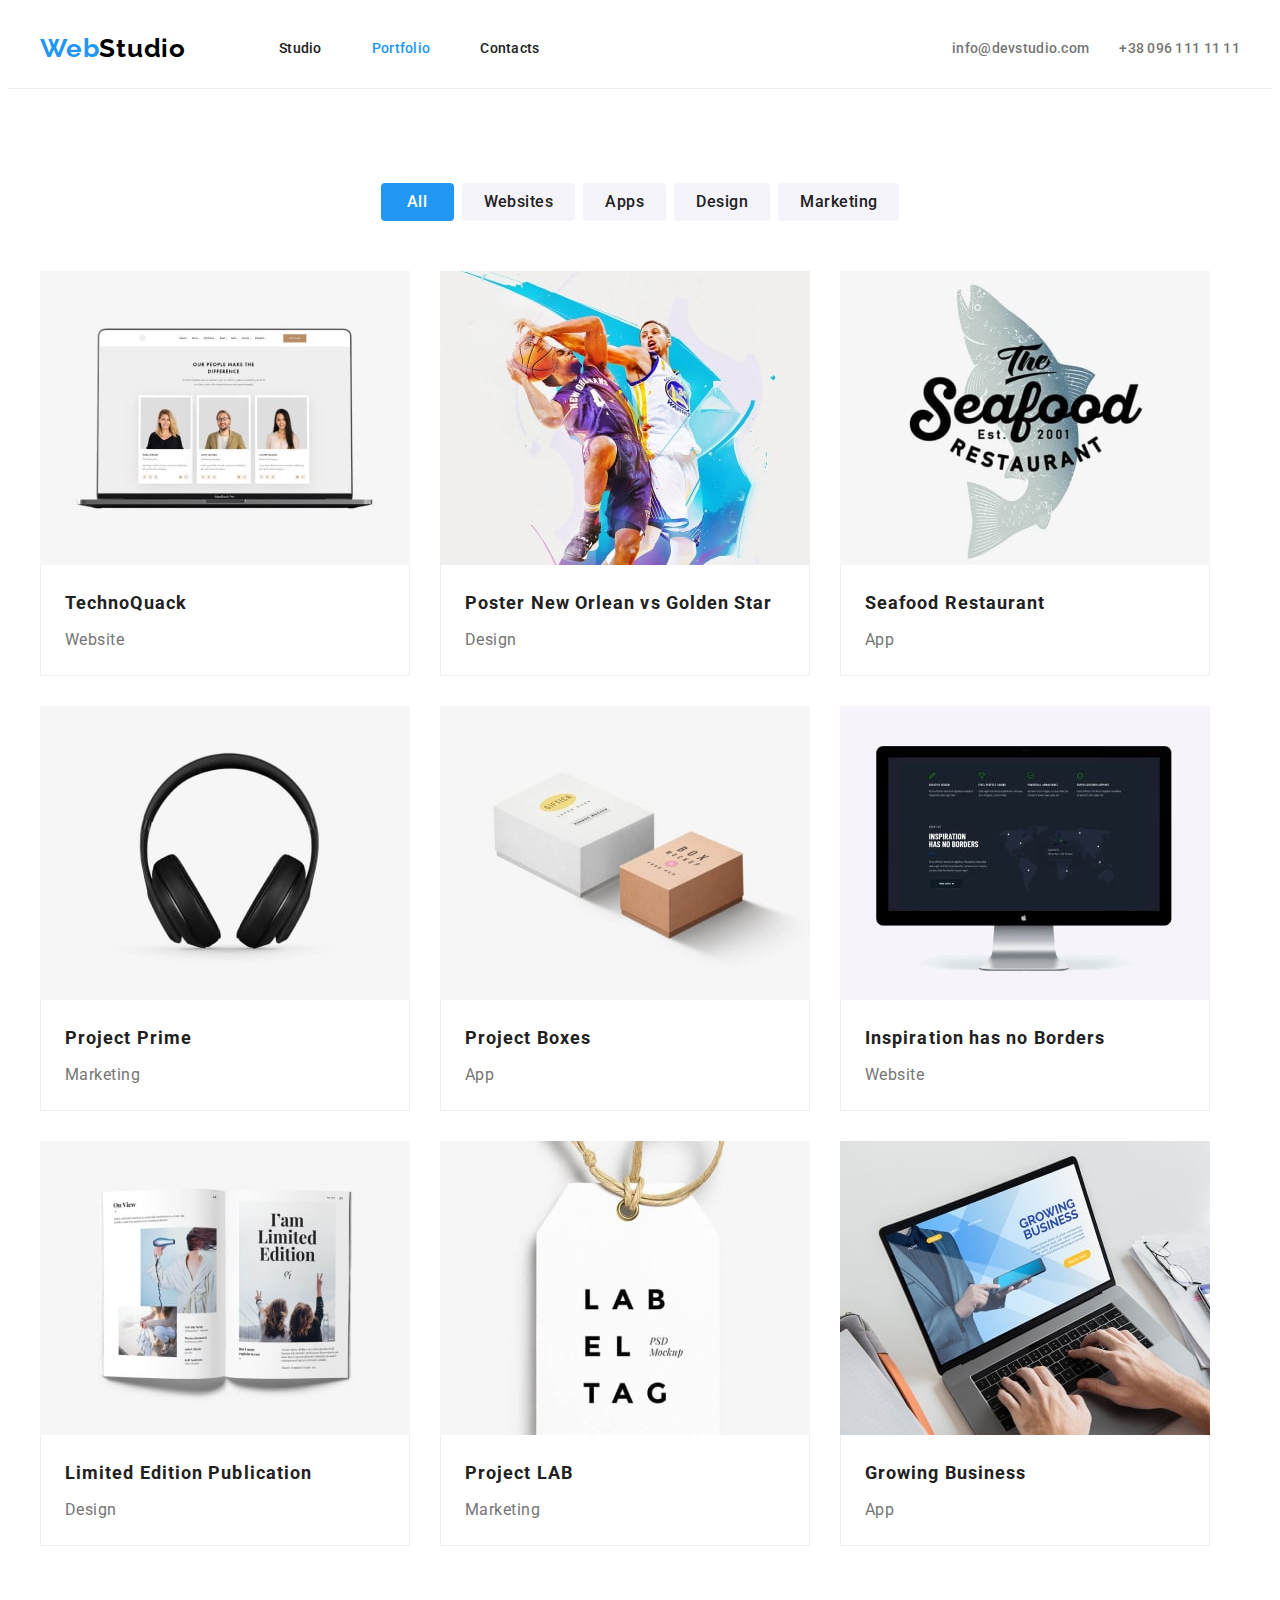
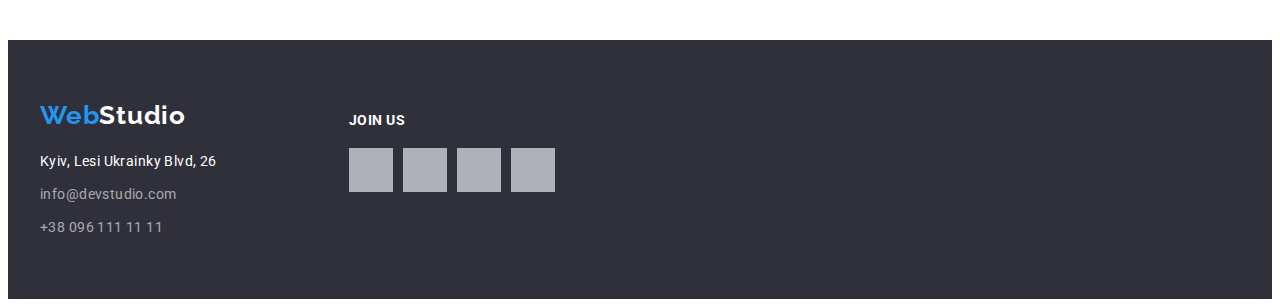
==== portfolio.html @ 92993bab "Initial commit" ====
<!DOCTYPE html>
<html lang="en">
  <head>
    <meta charset="UTF-8" />
    <meta name="viewport" content="width=device-width, initial-scale=1.0" />
    <title>WebStudio</title>
    <link rel="preconnect" href="https://fonts.googleapis.com" />
    <link rel="preconnect" href="https://fonts.gstatic.com" crossorigin />
    <link
      href="https://fonts.googleapis.com/css2?family=Raleway:wght@700&family=Roboto:wght@400;500;700;900&display=swap"
      rel="stylesheet"
    />
    <link
      rel="stylesheet"
      href="https://cdnjs.cloudflare.com/ajax/libs/modern-normalize/2.0.0/modern-normalize.min.css"
      integrity="sha512-4xo8blKMVCiXpTaLzQSLSw3KFOVPWhm/TRtuPVc4WG6kUgjH6J03IBuG7JZPkcWMxJ5huwaBpOpnwYElP/m6wg=="
      crossorigin="anonymous"
      referrerpolicy="no-referrer"
    />
    <link rel="stylesheet" href="./css/styles.css" />
  </head>
  <body>
    <!-- header -->
    <header class="header">
      <div class="container header-wrapper">
        <nav class="site-nav-wrapper">
          <a class="logo" href="./index.html" lang="en"
            ><span class="accent">Web</span>Studio</a
          >
          <ul class="site-nav">
            <li class="site-nav-item">
              <a href="./index.html" class="link">Studio</a>
            </li>
            <li class="site-nav-item">
              <a href="./portfolio.html" class="link current">Portfolio</a>
            </li>
            <li class="site-nav-item"><a href="" class="link">Contacts</a></li>
          </ul>
        </nav>

        <ul class="header-contacts-wrapper">
          <li>
            <a href="mailto:info@devstudio.com" class="link contacts"
              >info@devstudio.com</a
            >
          </li>
          <li>
            <a href="tel:+380961111111" class="link contacts"
              >+38 096 111 11 11</a
            >
          </li>
        </ul>
      </div>
    </header>

    <!-- main content -->
    <main>
      <section class="portfolio">
        <div class="container">
          <h1 class="visually-hidden">Portfolio</h1>
          <ul class="list button-list">
            <li>
              <button type="button" class="button portfolio-button accent">
                All
              </button>
            </li>
            <li>
              <button type="button" class="button portfolio-button">
                Websites
              </button>
            </li>
            <li>
              <button type="button" class="button portfolio-button">
                Apps
              </button>
            </li>
            <li>
              <button type="button" class="button portfolio-button">
                Design
              </button>
            </li>
            <li>
              <button type="button" class="button portfolio-button">
                Marketing
              </button>
            </li>
          </ul>
          <!-- portfolio cards -->
          <ul class="list cards-list">
            <li class="cards-item">
              <a class="link"
                ><img
                  class="carts-pic"
                  src="./images/portfolio-1.jpg"
                  alt="Website"
                  width="370"
                  height="294"
                />
                <div class="cards-content">
                  <h2 class="portfolio-title">TechnoQuack</h2>
                  <p class="portfolio-subtitle">Website</p>
                </div>
              </a>
            </li>
            <li class="cards-item">
              <a class="link"
                ><img
                  class="carts-pic"
                  src="./images/portfolio-2.jpg"
                  alt="Poster"
                  width="370"
                  height="294"
                />
                <div class="cards-content">
                  <h2 class="portfolio-title">
                    Poster New Orlean vs Golden Star
                  </h2>
                  <p class="portfolio-subtitle">Design</p>
                </div>
              </a>
            </li>
            <li class="cards-item">
              <a class="link" href=""
                ><img
                  class="carts-pic"
                  src="./images/portfolio-3.jpg"
                  alt="Restaurant"
                  width="370"
                  height="294"
                />
                <div class="cards-content">
                  <h2 class="portfolio-title">Seafood Restaurant</h2>
                  <p class="portfolio-subtitle">App</p>
                </div>
              </a>
            </li>
            <li class="cards-item">
              <a class="link" href=""
                ><img
                  class="carts-pic"
                  src="./images/portfolio-4.jpg"
                  alt="Headphones"
                  width="370"
                  height="294"
                />
                <div class="cards-content">
                  <h2 class="portfolio-title">Project Prime</h2>
                  <p class="portfolio-subtitle">Marketing</p>
                </div>
              </a>
            </li>
            <li class="cards-item">
              <a class="link" href=""
                ><img
                  class="carts-pic"
                  src="./images/portfolio-5.jpg"
                  alt="Boxes"
                  width="370"
                  height="294"
                />
                <div class="cards-content">
                  <h2 class="portfolio-title">Project Boxes</h2>
                  <p class="portfolio-subtitle">App</p>
                </div>
              </a>
            </li>
            <li class="cards-item">
              <a class="link" href=""
                ><img
                  class="carts-pic"
                  src="./images/portfolio-6.jpg"
                  alt="Website"
                  width="370"
                  height="294"
                />
                <div class="cards-content">
                  <h2 class="portfolio-title">Inspiration has no Borders</h2>
                  <p class="portfolio-subtitle">Website</p>
                </div>
              </a>
            </li>
            <li class="cards-item">
              <a class="link" href=""
                ><img
                  class="carts-pic"
                  src="./images/portfolio-7.jpg"
                  alt="Publication"
                  width="370"
                  height="294"
                />
                <div class="cards-content">
                  <h2 class="portfolio-title">Limited Edition Publication</h2>
                  <p class="portfolio-subtitle">Design</p>
                </div>
              </a>
            </li>
            <li class="cards-item">
              <a class="link" href=""
                ><img
                  class="carts-pic"
                  src="./images/portfolio-8.jpg"
                  alt="Label"
                  width="370"
                  height="294"
                />
                <div class="cards-content">
                  <h2 class="portfolio-title">Project LAB</h2>
                  <p class="portfolio-subtitle">Marketing</p>
                </div>
              </a>
            </li>
            <li class="cards-item">
              <a class="link" href=""
                ><img
                  class="carts-pic"
                  src="./images/portfolio-9.jpg"
                  alt="Business App"
                  width="370"
                  height="294"
                />
                <div class="cards-content">
                  <h2 class="portfolio-title">Growing Business</h2>
                  <p class="portfolio-subtitle">App</p>
                </div>
              </a>
            </li>
          </ul>
        </div>
      </section>
    </main>

    <!-- footer -->
    <footer class="footer">
      <div class="container footer-container">
        <div class="footer-nav">
          <a href="./index.html" lang="en" class="logo"
            ><span class="accent">Web</span>Studio</a
          >
          <address class="address">
            <ul class="address-list">
              <li class="address-item">
                <a
                  href="https://maps.app.goo.gl/XvSEpXmjgRdSqmz17"
                  target="_blank"
                  rel="nofollow noreferrer noopener"
                  class="link address-map"
                  >Kyiv, Lesi Ukrainky Blvd, 26</a
                >
              </li>
              <li class="address-item">
                <a href="mailto:info@devstudio.com" class="link address-link"
                  >info@devstudio.com</a
                >
              </li>
              <li class="address-item">
                <a href="tel:+380961111111" class="link address-link"
                  >+38 096 111 11 11</a
                >
              </li>
            </ul>
          </address>
        </div>

        <div class="follow-container">
          <p class="follow-title">Join Us</p>
          <ul class="footer-follow-list">
            <li class="follow-item"></li>
            <li class="follow-item"></li>
            <li class="follow-item"></li>
            <li class="follow-item"></li>
          </ul>
        </div>
      </div>
    </footer>
  </body>
</html>
---- css/styles.css ----
:root {
  --accent-color: #2196f3;
  --primary-black-color: #000000;
  --primary-white-color: #ffffff;
  --primary-text-color: #757575;
  --secondary-text-color: #212121;
  --inverse-light-text-color: rgba(255, 255, 255, 0.6);
  --lightest-gray-color: #f5f4fa;
  --gray-color: #afb1b8;
}

/* main styles */
body {
  font-family: "Roboto", sans-serif;
  font-size: 14px;
  background-color: var(--primary-white-color);
  color: var(--primary-text-color);
}

h1,
h2,
h3,
h4,
h5,
h6,
p {
  margin: 0;
}

ul {
  padding: 0;
  margin: 0;
  list-style: none;
}

.link {
  text-decoration: none;
  color: var(--primary-text-color);
}

.container {
  width: 1200px;
  margin: 0 auto;
  padding-left: 15px;
  padding-right: 15px;
  /* outline: 2px solid tomato; */
}

.visually-hidden {
  position: absolute;
  width: 1px;
  height: 1px;
  margin: -1px;
  border: 0;
  padding: 0;

  white-space: nowrap;
  clip-path: inset(100%);
  clip: rect(0 0 0 0);
  overflow: hidden;
}

/* buttons */
.button {
  padding: 10px 32px;
  min-width: 216px;
  border-width: 0;
  border-radius: 4px;
  cursor: pointer;

  font-family: inherit;
  color: var(--primary-white-color);
  text-align: center;
}

.button.primary {
  font-weight: 700;
  font-size: 16px;
  line-height: 1.87;
  letter-spacing: 0.06em;
  background-color: #2196f3;
  box-shadow: 0 4px 4px 0 rgba(0, 0, 0, 0.15);
}

.button.primary:active {
  box-shadow: 0 4px 4px 0 rgba(0, 0, 0, 0.15);
  background: #188ce8;
}

/* header */
.header {
  /* padding-top: 24px;
  padding-bottom: 25px; */
  border-bottom: 1px solid #ececec;
}

.header-wrapper {
  display: flex;
  align-items: center;
}

/* logo */
.logo {
  margin-right: 93px;

  font-family: "Raleway", sans-serif;
  font-weight: 700;
  font-size: 26px;
  letter-spacing: 0.03em;
  text-decoration: none;

  color: var(--primary-black-color);
}
.logo .accent {
  color: var(--accent-color);
}

/* navigation */
.site-nav-wrapper {
  display: flex;
  align-items: center;
  margin-right: auto;
}

.site-nav {
  display: flex;
  align-items: center;
  column-gap: 50px;
}

.site-nav-item > .link {
  display: block;
  padding-top: 32px;
  padding-bottom: 32px;
}

.site-nav .link {
  font-weight: 500;
  letter-spacing: 0.02em;
  color: var(--secondary-text-color);
}
.site-nav .link:hover,
.site-nav .link:focus {
  color: var(--accent-color);
}

.header-contacts-wrapper {
  display: flex;
  gap: 30px;
}

.link.current {
  color: var(--accent-color);
}
/* contacts */
.contacts {
  padding-top: 20px;
  padding-bottom: 20px;

  font-weight: 500;
  letter-spacing: 0.02em;
}
.contacts:hover,
.contacts:focus {
  color: var(--accent-color);
}

/* hero */
.hero {
  padding-top: 200px;
  padding-bottom: 200px;
  text-align: center;
  background: #2f303a;
}

.hero-title {
  width: 696px;
  margin-bottom: 30px;
  margin-left: auto;
  margin-right: auto;

  font-weight: 900;
  font-size: 44px;
  line-height: 1.36;
  letter-spacing: 0.06em;
  text-transform: uppercase;
  text-align: center;
  color: var(--primary-white-color);
}

/* <button type="button" class="button primary">Замовити послугу</button> */

/* sections */
.section {
  padding-top: 94px;
  padding-bottom: 94px;
}

.section .title {
  color: var(--secondary-text-color);
  font-size: 36px;
  letter-spacing: 0.03em;
  text-align: center;
}

/* benefits */

.benefits-list {
  display: flex;
  column-gap: 30px;
}

/* .benefits-item {
  background-color: teal;
} */

.benefits-pic {
  display: block;
  margin-bottom: 30px;
}

.benefits-title {
  margin-bottom: 10px;

  font-size: 14px;
  letter-spacing: 0.03em;
  text-transform: uppercase;
  color: var(--secondary-text-color);
}

.benefits .content {
  line-height: 1.71;
  letter-spacing: 0.03em;
}

/* what we do */
.works {
  padding-top: 0;
}

.works .title {
  margin-bottom: 50px;
}

.works-list {
  display: flex;
  column-gap: 30px;
}

.works-pic {
  display: block;
}

/* our team */
.our-team {
  background: var(--lightest-gray-color);
}

.our-team .title {
  margin-bottom: 50px;
}

.team-list {
  display: flex;
  column-gap: 30px;
}

.team-item {
  border-radius: 0 0 4px 4px;
  width: 270px;

  box-shadow: 0 2px 1px 0 rgba(0, 0, 0, 0.2), 0 1px 1px 0 rgba(0, 0, 0, 0.14),
    0 1px 3px 0 rgba(0, 0, 0, 0.12);
  background: #fff;
}

.team-pic {
  display: block;
}

.team-item-content {
  padding: 30px 32px;
}

.our-team .subtitle {
  margin-bottom: 10px;

  font-weight: 500;
  font-size: 16px;
  letter-spacing: 0.03em;
  text-align: center;
  color: var(--secondary-text-color);
}

.team-position {
  margin-bottom: 16px;

  font-size: 16px;
  letter-spacing: 0.03em;
  text-align: center;
}

.socials-list {
  display: flex;
  column-gap: 10px;
  justify-content: center;
}

.socials-item {
  width: 44px;
  height: 44px;
  background-color: var(--gray-color);
}

/* clients */

.clients .title {
  margin-bottom: 50px;
}

.clients-list {
  display: flex;
  column-gap: 30px;
}

.clients-item {
  width: 170px;
  /* height: 92px; */
}

.clients-pic {
  display: block;
}

/* footer */
.footer {
  padding-top: 60px;
  padding-bottom: 60px;
  background: #2f303a;
}

.footer-container {
  display: flex;
  /* align-items: center; */
}

.footer-nav {
  margin-right: 70px;
}

.footer .logo {
  display: block;
  margin-bottom: 20px;

  color: var(--primary-white-color);
}

.address {
  line-height: 1.71;
  font-style: normal;
  letter-spacing: 0.03em;
}

.address .link:hover,
.address .link:focus {
  color: var(--accent-color);
}

.address-item {
  display: block;
  margin-bottom: 9px;
}

.address-item:last-child {
  margin-bottom: 0;
}

.address-map {
  color: var(--primary-white-color);
}

.address-link {
  letter-spacing: 0.03em;
  color: var(--inverse-light-text-color);
}

/* follow list */
.follow-container {
  margin-top: 12px;
}

.follow-title {
  margin-bottom: 20px;

  font-weight: 700;
  letter-spacing: 0.03em;
  text-transform: uppercase;
  color: var(--primary-white-color);
}

.footer-follow-list {
  display: flex;
  column-gap: 10px;
}

.follow-item {
  width: 44px;
  height: 44px;
  background-color: var(--gray-color);
}

/* portfolio page styles */

.portfolio {
  padding-bottom: 94px;
  padding-top: 94px;
}

.button-list {
  display: flex;
  gap: 8px;
  justify-content: center;
  margin-bottom: 50px;
}

.portfolio-button {
  padding: 6px 22px;
  min-width: 73px;

  font-weight: 500;
  font-size: 16px;
  line-height: 1.62;
  letter-spacing: 0.03em;
  color: var(--secondary-text-color);
  background-color: var(--lightest-gray-color);
}

.portfolio-button:hover,
.portfolio-button:focus {
  background-color: var(--accent-color);
  color: var(--primary-white-color);
}

.portfolio-button.accent {
  background-color: var(--accent-color);
  color: var(--primary-white-color);
}

.cards-list {
  display: flex;
  flex-wrap: wrap;
  gap: 30px;
}

.cards-item {
  width: 370px;
  /* height: 404px; */
}

.carts-pic {
  display: block;
}

.cards-content {
  border: 1px solid #eee;
  border-top: 0;
  padding: 20px 24px;
}

.portfolio-title {
  margin-bottom: 4px;

  font-size: 18px;
  line-height: 2;
  letter-spacing: 0.06em;
  color: var(--secondary-text-color);
}

.portfolio-subtitle {
  font-size: 16px;
  line-height: 1.87;
  letter-spacing: 0.03em;
}
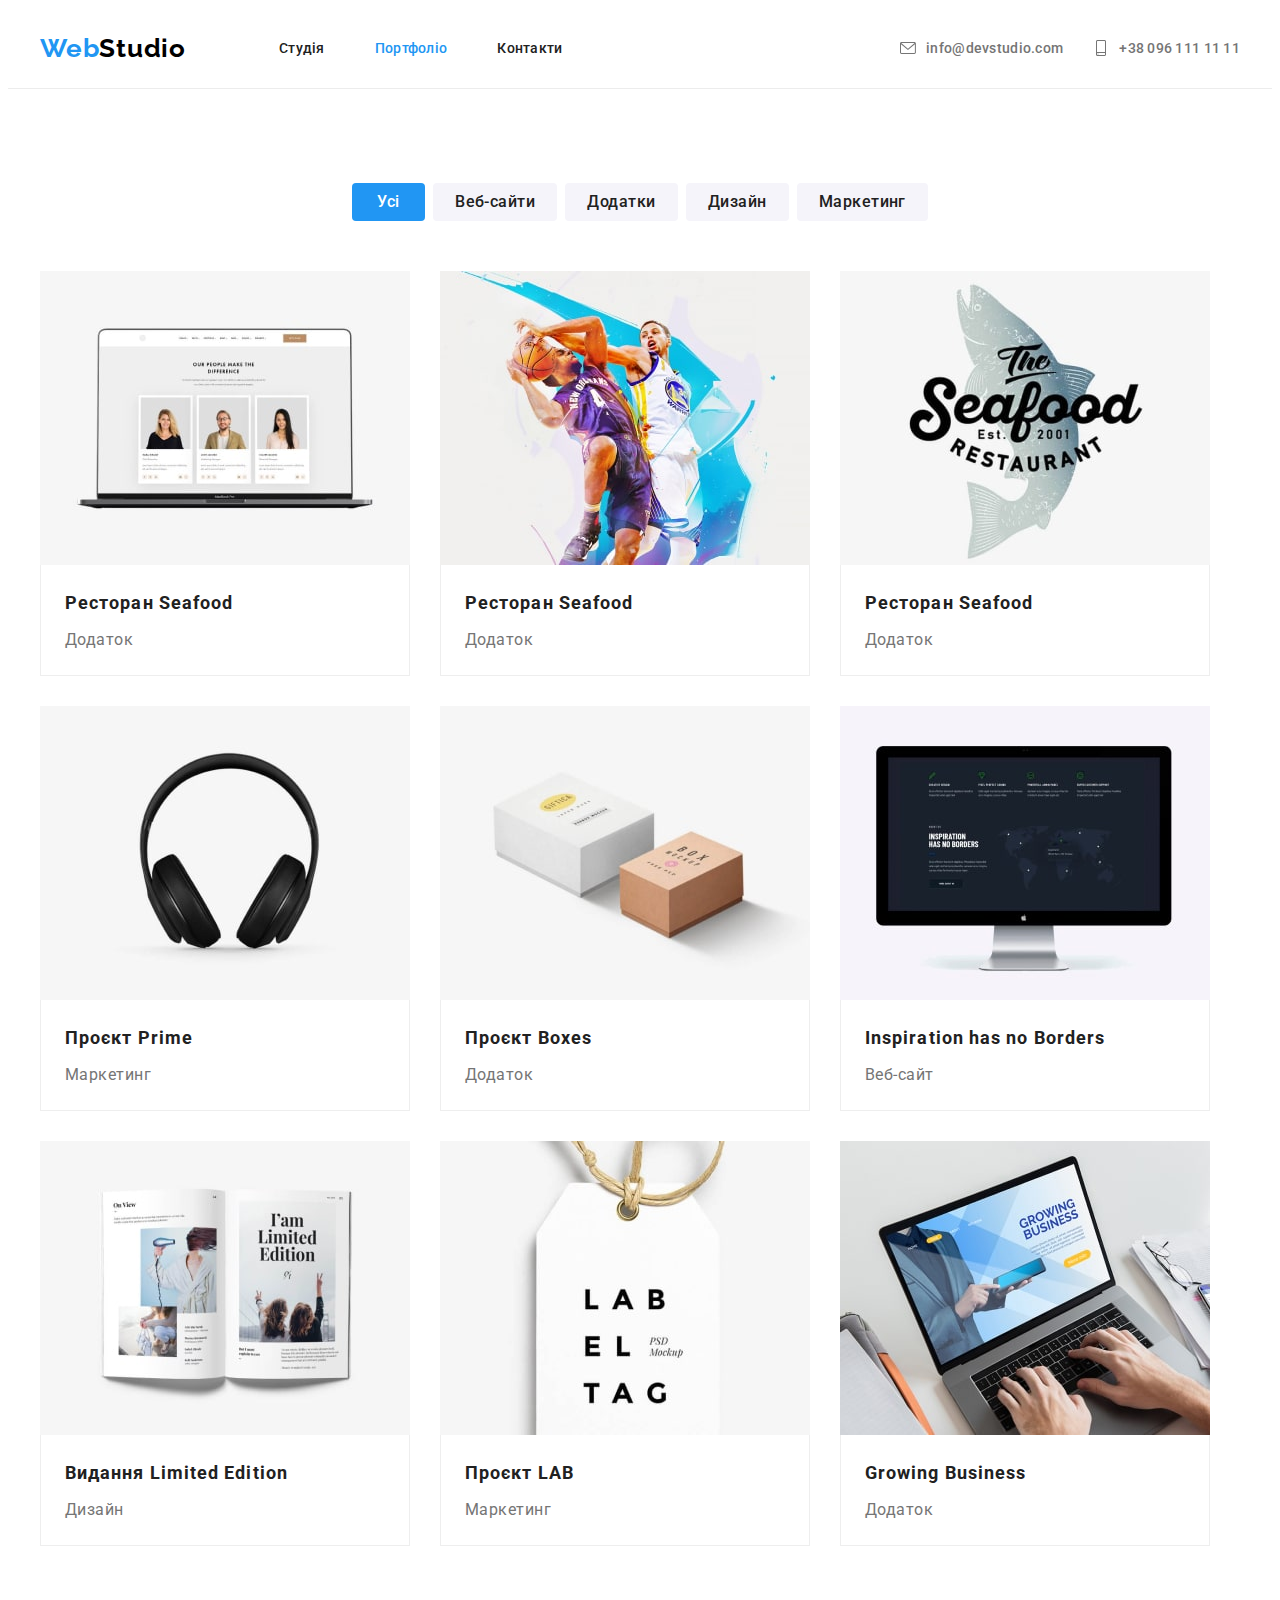
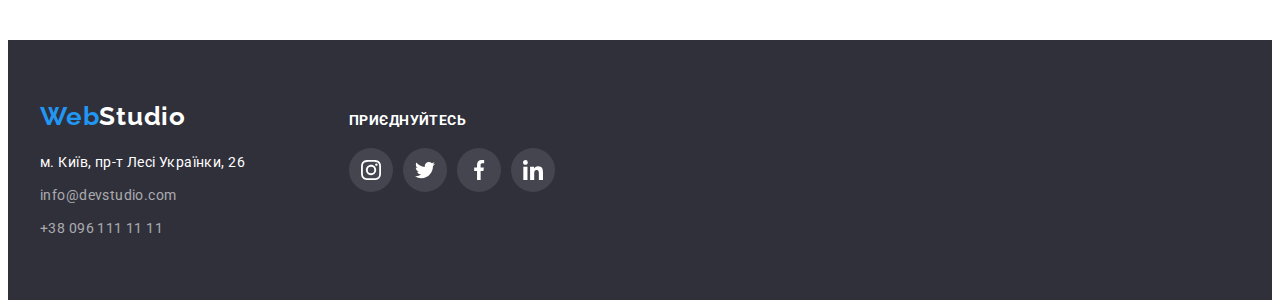
==== commit eccc3ee0: "Add markup and styling for icons and decorative effects" ====
--- a/portfolio.html
+++ b/portfolio.html
@@ -1,5 +1,5 @@
 <!DOCTYPE html>
-<html lang="en">
+<html lang="uk">
   <head>
     <meta charset="UTF-8" />
     <meta name="viewport" content="width=device-width, initial-scale=1.0" />
@@ -29,23 +29,28 @@
           >
           <ul class="site-nav">
             <li class="site-nav-item">
-              <a href="./index.html" class="link">Studio</a>
+              <a href="./index.html" class="link">Студія</a>
             </li>
             <li class="site-nav-item">
-              <a href="./portfolio.html" class="link current">Portfolio</a>
-            </li>
-            <li class="site-nav-item"><a href="" class="link">Contacts</a></li>
+              <a href="./portfolio.html" class="link current">Портфоліо</a>
+            </li>
+            <li class="site-nav-item"><a href="" class="link">Контакти</a></li>
           </ul>
         </nav>
 
         <ul class="header-contacts-wrapper">
-          <li>
-            <a href="mailto:info@devstudio.com" class="link contacts"
-              >info@devstudio.com</a
+          <li class="header-contacts-item">
+            <a href="mailto:info@devstudio.com" class="link contacts-link">
+              <svg class="header-contacts-icon">
+                <use href="./images/icons.svg#icon-envelope"></use>
+              </svg>
+              info@devstudio.com</a
             >
           </li>
-          <li>
-            <a href="tel:+380961111111" class="link contacts"
+          <li class="header-contacts-item">
+            <a href="tel:+380961111111" class="link contacts-link">
+              <svg class="header-contacts-icon">
+                <use href="./images/icons.svg#icon-smartphone"></use></svg
               >+38 096 111 11 11</a
             >
           </li>
@@ -57,170 +62,168 @@
     <main>
       <section class="portfolio">
         <div class="container">
-          <h1 class="visually-hidden">Portfolio</h1>
+          <h1 class="visually-hidden">Портфоліо</h1>
           <ul class="list button-list">
             <li>
               <button type="button" class="button portfolio-button accent">
-                All
+                Усі
               </button>
             </li>
             <li>
               <button type="button" class="button portfolio-button">
-                Websites
+                Веб-сайти
               </button>
             </li>
             <li>
               <button type="button" class="button portfolio-button">
-                Apps
+                Додатки
               </button>
             </li>
             <li>
               <button type="button" class="button portfolio-button">
-                Design
+                Дизайн
               </button>
             </li>
             <li>
               <button type="button" class="button portfolio-button">
-                Marketing
+                Маркетинг
               </button>
             </li>
           </ul>
           <!-- portfolio cards -->
           <ul class="list cards-list">
             <li class="cards-item">
-              <a class="link"
+              <a class="link cards-link" href=""
                 ><img
                   class="carts-pic"
                   src="./images/portfolio-1.jpg"
-                  alt="Website"
-                  width="370"
-                  height="294"
-                />
-                <div class="cards-content">
-                  <h2 class="portfolio-title">TechnoQuack</h2>
-                  <p class="portfolio-subtitle">Website</p>
-                </div>
-              </a>
-            </li>
-            <li class="cards-item">
-              <a class="link"
+                  alt="Ресторан"
+                  width="370"
+                  height="294"
+                />
+                <div class="cards-content">
+                  <h2 class="portfolio-title">Ресторан Seafood</h2>
+                  <p class="portfolio-subtitle">Додаток</p>
+                </div>
+              </a>
+            </li>
+            <li class="cards-item">
+              <a class="link cards-link" href=""
                 ><img
                   class="carts-pic"
                   src="./images/portfolio-2.jpg"
-                  alt="Poster"
-                  width="370"
-                  height="294"
-                />
-                <div class="cards-content">
-                  <h2 class="portfolio-title">
-                    Poster New Orlean vs Golden Star
-                  </h2>
-                  <p class="portfolio-subtitle">Design</p>
-                </div>
-              </a>
-            </li>
-            <li class="cards-item">
-              <a class="link" href=""
+                  alt="Ресторан"
+                  width="370"
+                  height="294"
+                />
+                <div class="cards-content">
+                  <h2 class="portfolio-title">Ресторан Seafood</h2>
+                  <p class="portfolio-subtitle">Додаток</p>
+                </div>
+              </a>
+            </li>
+            <li class="cards-item">
+              <a class="link cards-link" href=""
                 ><img
                   class="carts-pic"
                   src="./images/portfolio-3.jpg"
-                  alt="Restaurant"
-                  width="370"
-                  height="294"
-                />
-                <div class="cards-content">
-                  <h2 class="portfolio-title">Seafood Restaurant</h2>
-                  <p class="portfolio-subtitle">App</p>
-                </div>
-              </a>
-            </li>
-            <li class="cards-item">
-              <a class="link" href=""
+                  alt="Ресторан"
+                  width="370"
+                  height="294"
+                />
+                <div class="cards-content">
+                  <h2 class="portfolio-title">Ресторан Seafood</h2>
+                  <p class="portfolio-subtitle">Додаток</p>
+                </div>
+              </a>
+            </li>
+            <li class="cards-item">
+              <a class="link cards-link" href=""
                 ><img
                   class="carts-pic"
                   src="./images/portfolio-4.jpg"
-                  alt="Headphones"
-                  width="370"
-                  height="294"
-                />
-                <div class="cards-content">
-                  <h2 class="portfolio-title">Project Prime</h2>
-                  <p class="portfolio-subtitle">Marketing</p>
-                </div>
-              </a>
-            </li>
-            <li class="cards-item">
-              <a class="link" href=""
+                  alt="Навушники"
+                  width="370"
+                  height="294"
+                />
+                <div class="cards-content">
+                  <h2 class="portfolio-title">Проєкт Prime</h2>
+                  <p class="portfolio-subtitle">Маркетинг</p>
+                </div>
+              </a>
+            </li>
+            <li class="cards-item">
+              <a class="link cards-link" href=""
                 ><img
                   class="carts-pic"
                   src="./images/portfolio-5.jpg"
-                  alt="Boxes"
-                  width="370"
-                  height="294"
-                />
-                <div class="cards-content">
-                  <h2 class="portfolio-title">Project Boxes</h2>
-                  <p class="portfolio-subtitle">App</p>
-                </div>
-              </a>
-            </li>
-            <li class="cards-item">
-              <a class="link" href=""
+                  alt="Коробки"
+                  width="370"
+                  height="294"
+                />
+                <div class="cards-content">
+                  <h2 class="portfolio-title">Проєкт Boxes</h2>
+                  <p class="portfolio-subtitle">Додаток</p>
+                </div>
+              </a>
+            </li>
+            <li class="cards-item">
+              <a class="link cards-link" href=""
                 ><img
                   class="carts-pic"
                   src="./images/portfolio-6.jpg"
-                  alt="Website"
+                  alt="Веб-сайт"
                   width="370"
                   height="294"
                 />
                 <div class="cards-content">
                   <h2 class="portfolio-title">Inspiration has no Borders</h2>
-                  <p class="portfolio-subtitle">Website</p>
-                </div>
-              </a>
-            </li>
-            <li class="cards-item">
-              <a class="link" href=""
+                  <p class="portfolio-subtitle">Веб-сайт</p>
+                </div>
+              </a>
+            </li>
+            <li class="cards-item">
+              <a class="link cards-link" href=""
                 ><img
                   class="carts-pic"
                   src="./images/portfolio-7.jpg"
-                  alt="Publication"
-                  width="370"
-                  height="294"
-                />
-                <div class="cards-content">
-                  <h2 class="portfolio-title">Limited Edition Publication</h2>
-                  <p class="portfolio-subtitle">Design</p>
-                </div>
-              </a>
-            </li>
-            <li class="cards-item">
-              <a class="link" href=""
+                  alt="Издание"
+                  width="370"
+                  height="294"
+                />
+                <div class="cards-content">
+                  <h2 class="portfolio-title">Видання Limited Edition</h2>
+                  <p class="portfolio-subtitle">Дизайн</p>
+                </div>
+              </a>
+            </li>
+            <li class="cards-item">
+              <a class="link cards-link" href=""
                 ><img
                   class="carts-pic"
                   src="./images/portfolio-8.jpg"
-                  alt="Label"
-                  width="370"
-                  height="294"
-                />
-                <div class="cards-content">
-                  <h2 class="portfolio-title">Project LAB</h2>
-                  <p class="portfolio-subtitle">Marketing</p>
-                </div>
-              </a>
-            </li>
-            <li class="cards-item">
-              <a class="link" href=""
+                  alt="Етикетка"
+                  width="370"
+                  height="294"
+                />
+                <div class="cards-content">
+                  <h2 class="portfolio-title">Проєкт LAB</h2>
+                  <p class="portfolio-subtitle">Маркетинг</p>
+                </div>
+              </a>
+            </li>
+            <li class="cards-item">
+              <a class="link cards-link" href=""
                 ><img
                   class="carts-pic"
                   src="./images/portfolio-9.jpg"
-                  alt="Business App"
+                  alt="Бшзнес додаток"
                   width="370"
                   height="294"
                 />
                 <div class="cards-content">
                   <h2 class="portfolio-title">Growing Business</h2>
-                  <p class="portfolio-subtitle">App</p>
+                  <p class="portfolio-subtitle">Додаток</p>
                 </div>
               </a>
             </li>
@@ -237,6 +240,7 @@
             ><span class="accent">Web</span>Studio</a
           >
           <address class="address">
+            <!-- address list -->
             <ul class="address-list">
               <li class="address-item">
                 <a
@@ -244,7 +248,7 @@
                   target="_blank"
                   rel="nofollow noreferrer noopener"
                   class="link address-map"
-                  >Kyiv, Lesi Ukrainky Blvd, 26</a
+                  >м. Київ, пр-т Лесі Українки, 26</a
                 >
               </li>
               <li class="address-item">
@@ -262,12 +266,56 @@
         </div>
 
         <div class="follow-container">
-          <p class="follow-title">Join Us</p>
+          <p class="follow-title">приєднуйтесь</p>
           <ul class="footer-follow-list">
-            <li class="follow-item"></li>
-            <li class="follow-item"></li>
-            <li class="follow-item"></li>
-            <li class="follow-item"></li>
+            <li class="follow-item">
+              <a
+                href=""
+                class="footer-link"
+                target="_blank"
+                rel="noopener noreferrer nofollow"
+              >
+                <svg class="footer-icon">
+                  <use href="./images/icons.svg#icon-instagram"></use>
+                </svg>
+              </a>
+            </li>
+            <li class="follow-item">
+              <a
+                href=""
+                class="footer-link"
+                target="_blank"
+                rel="noopener noreferrer nofollow"
+              >
+                <svg class="footer-icon">
+                  <use href="./images/icons.svg#icon-twitter"></use>
+                </svg>
+              </a>
+            </li>
+            <li class="follow-item">
+              <a
+                href=""
+                class="footer-link"
+                target="_blank"
+                rel="noopener noreferrer nofollow"
+              >
+                <svg class="footer-icon">
+                  <use href="./images/icons.svg#icon-facebook"></use>
+                </svg>
+              </a>
+            </li>
+            <li class="follow-item">
+              <a
+                href=""
+                class="footer-link"
+                target="_blank"
+                rel="noopener noreferrer nofollow"
+              >
+                <svg class="footer-icon">
+                  <use href="./images/icons.svg#icon-linkedin"></use>
+                </svg>
+              </a>
+            </li>
           </ul>
         </div>
       </div>
--- a/css/styles.css
+++ b/css/styles.css
@@ -144,33 +144,63 @@
   color: var(--accent-color);
 }
 
-.header-contacts-wrapper {
-  display: flex;
-  gap: 30px;
-}
-
 .link.current {
   color: var(--accent-color);
 }
+
 /* contacts */
-.contacts {
+
+.header-contacts-wrapper {
+  display: flex;
+  gap: 30px;
+  align-items: center;
+}
+
+.header-contacts-item {
+  display: flex;
+  gap: 10px;
+  align-items: center;
+
+  font-weight: 500;
+  letter-spacing: 0.02em;
+}
+
+.contacts-link {
+  display: flex;
+  gap: 10px;
+  align-items: center;
   padding-top: 20px;
   padding-bottom: 20px;
-
-  font-weight: 500;
-  letter-spacing: 0.02em;
-}
-.contacts:hover,
-.contacts:focus {
+}
+
+.contacts-link:hover,
+.contacts-link:focus {
   color: var(--accent-color);
+}
+
+.header-contacts-icon {
+  width: 16px;
+  height: 16px;
+  fill: currentColor;
 }
 
 /* hero */
 .hero {
+  margin-right: auto;
+  margin-left: auto;
   padding-top: 200px;
   padding-bottom: 200px;
   text-align: center;
-  background: #2f303a;
+  background: #c4c4c4;
+  background-image: linear-gradient(
+      rgba(47, 48, 58, 0.4),
+      rgba(47, 48, 58, 0.4)
+    ),
+    url(../images/hero-bg.jpg);
+  max-width: 1600px;
+  background-repeat: no-repeat;
+  background-position: center;
+  background-size: cover;
 }
 
 .hero-title {
@@ -215,8 +245,19 @@
 } */
 
 .benefits-pic {
-  display: block;
+  display: flex;
+  justify-content: center;
+  align-items: center;
   margin-bottom: 30px;
+  width: 270px;
+  height: 120px;
+  background-color: var(--lightest-gray-color);
+  border-radius: 4px;
+}
+
+.benefits-icon {
+  width: 70px;
+  height: 70px;
 }
 
 .benefits-title {
@@ -303,13 +344,40 @@
 .socials-list {
   display: flex;
   column-gap: 10px;
-  justify-content: center;
 }
 
 .socials-item {
   width: 44px;
   height: 44px;
-  background-color: var(--gray-color);
+}
+
+.social-link {
+  width: 100%;
+  height: 100%;
+  display: flex;
+  justify-content: center;
+  align-items: center;
+  background-color: var(--primary-white-color);
+  border-radius: 50%;
+}
+
+.social-link:hover,
+.social-link:focus {
+  background-color: var(--accent-color);
+}
+
+.social-link-icon {
+  width: 20px;
+  height: 20px;
+  fill: var(--gray-color);
+}
+
+.social-link:hover .social-link-icon {
+  fill: var(--primary-white-color);
+}
+
+.social-link:focus .social-link-icon {
+  fill: var(--primary-white-color);
 }
 
 /* clients */
@@ -325,11 +393,30 @@
 
 .clients-item {
   width: 170px;
-  /* height: 92px; */
-}
-
-.clients-pic {
-  display: block;
+  height: 92px;
+}
+
+.clients-link {
+  display: flex;
+  justify-content: center;
+  align-items: center;
+  width: 100%;
+  height: 100%;
+  color: #afb1b8;
+  border: 1px solid #afb1b8;
+  border-radius: 4px;
+}
+
+.clients-icon {
+  width: 106px;
+  height: 60px;
+  fill: currentColor;
+}
+
+.clients-link:hover,
+.clients-link:focus {
+  color: var(--accent-color);
+  border-color: var(--accent-color);
 }
 
 /* footer */
@@ -341,7 +428,7 @@
 
 .footer-container {
   display: flex;
-  /* align-items: center; */
+  align-items: baseline;
 }
 
 .footer-nav {
@@ -406,7 +493,28 @@
 .follow-item {
   width: 44px;
   height: 44px;
-  background-color: var(--gray-color);
+}
+
+.footer-link {
+  display: flex;
+  align-items: center;
+  justify-content: center;
+  width: 100%;
+  height: 100%;
+  background-color: rgba(255, 255, 255, 0.1);
+  border-radius: 50%;
+  color: var(--primary-white-color);
+}
+
+.footer-icon {
+  width: 20px;
+  height: 20px;
+  fill: currentColor;
+}
+
+.footer-link:hover,
+.footer-link:focus {
+  background-color: var(--accent-color);
 }
 
 /* portfolio page styles */
@@ -438,6 +546,8 @@
 .portfolio-button:hover,
 .portfolio-button:focus {
   background-color: var(--accent-color);
+  box-shadow: 0 2px 2px 0 rgba(0, 0, 0, 0.12), 0 1px 2px 0 rgba(0, 0, 0, 0.08),
+    0 3px 1px 0 rgba(0, 0, 0, 0.1);
   color: var(--primary-white-color);
 }
 
@@ -454,7 +564,17 @@
 
 .cards-item {
   width: 370px;
-  /* height: 404px; */
+}
+
+.cards-link {
+  display: block;
+}
+
+.cards-link:hover,
+.cards-link:focus {
+  width: 100%;
+  box-shadow: 1px 4px 6px 0 rgba(0, 0, 0, 0.16), 0 4px 4px 0 rgba(0, 0, 0, 0.06),
+    0 1px 1px 0 rgba(0, 0, 0, 0.12);
 }
 
 .carts-pic {
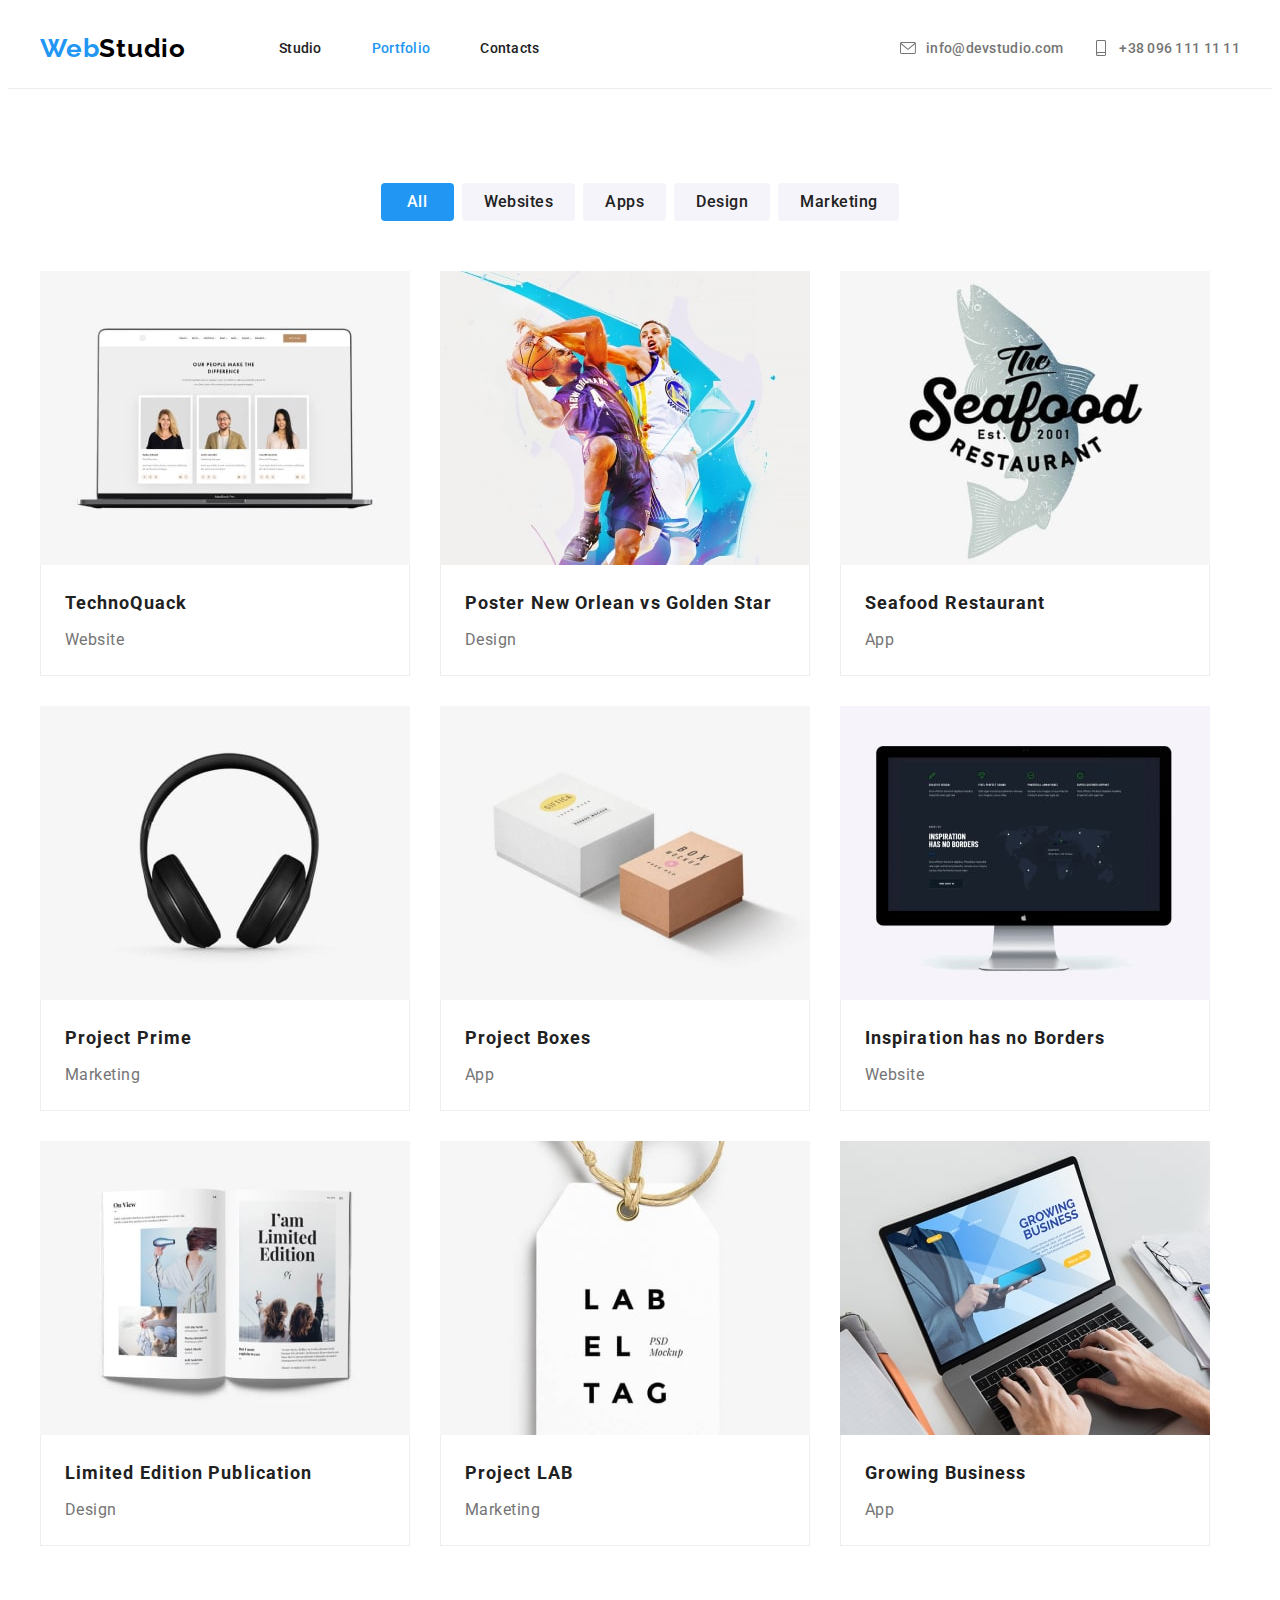
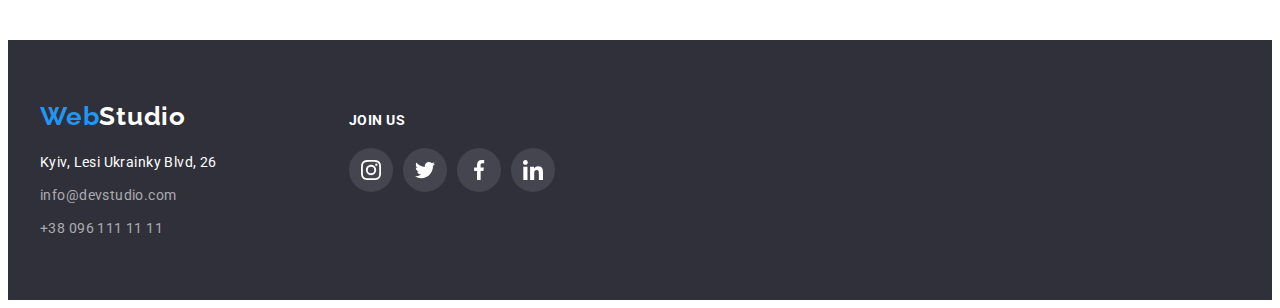
==== commit e1697348: "translated to English" ====
--- a/portfolio.html
+++ b/portfolio.html
@@ -1,5 +1,5 @@
 <!DOCTYPE html>
-<html lang="uk">
+<html lang="en">
   <head>
     <meta charset="UTF-8" />
     <meta name="viewport" content="width=device-width, initial-scale=1.0" />
@@ -29,12 +29,12 @@
           >
           <ul class="site-nav">
             <li class="site-nav-item">
-              <a href="./index.html" class="link">Студія</a>
+              <a href="./index.html" class="link">Studio</a>
             </li>
             <li class="site-nav-item">
-              <a href="./portfolio.html" class="link current">Портфоліо</a>
-            </li>
-            <li class="site-nav-item"><a href="" class="link">Контакти</a></li>
+              <a href="./portfolio.html" class="link current">Portfolio</a>
+            </li>
+            <li class="site-nav-item"><a href="" class="link">Contacts</a></li>
           </ul>
         </nav>
 
@@ -62,31 +62,31 @@
     <main>
       <section class="portfolio">
         <div class="container">
-          <h1 class="visually-hidden">Портфоліо</h1>
+          <h1 class="visually-hidden">Portfolio</h1>
           <ul class="list button-list">
             <li>
               <button type="button" class="button portfolio-button accent">
-                Усі
+                All
               </button>
             </li>
             <li>
               <button type="button" class="button portfolio-button">
-                Веб-сайти
+                Websites
               </button>
             </li>
             <li>
               <button type="button" class="button portfolio-button">
-                Додатки
+                Apps
               </button>
             </li>
             <li>
               <button type="button" class="button portfolio-button">
-                Дизайн
+                Design
               </button>
             </li>
             <li>
               <button type="button" class="button portfolio-button">
-                Маркетинг
+                Marketing
               </button>
             </li>
           </ul>
@@ -97,13 +97,13 @@
                 ><img
                   class="carts-pic"
                   src="./images/portfolio-1.jpg"
-                  alt="Ресторан"
-                  width="370"
-                  height="294"
-                />
-                <div class="cards-content">
-                  <h2 class="portfolio-title">Ресторан Seafood</h2>
-                  <p class="portfolio-subtitle">Додаток</p>
+                  alt="Website"
+                  width="370"
+                  height="294"
+                />
+                <div class="cards-content">
+                  <h2 class="portfolio-title">TechnoQuack</h2>
+                  <p class="portfolio-subtitle">Website</p>
                 </div>
               </a>
             </li>
@@ -112,13 +112,15 @@
                 ><img
                   class="carts-pic"
                   src="./images/portfolio-2.jpg"
-                  alt="Ресторан"
-                  width="370"
-                  height="294"
-                />
-                <div class="cards-content">
-                  <h2 class="portfolio-title">Ресторан Seafood</h2>
-                  <p class="portfolio-subtitle">Додаток</p>
+                  alt="Poster"
+                  width="370"
+                  height="294"
+                />
+                <div class="cards-content">
+                  <h2 class="portfolio-title">
+                    Poster New Orlean vs Golden Star
+                  </h2>
+                  <p class="portfolio-subtitle">Design</p>
                 </div>
               </a>
             </li>
@@ -127,13 +129,13 @@
                 ><img
                   class="carts-pic"
                   src="./images/portfolio-3.jpg"
-                  alt="Ресторан"
-                  width="370"
-                  height="294"
-                />
-                <div class="cards-content">
-                  <h2 class="portfolio-title">Ресторан Seafood</h2>
-                  <p class="portfolio-subtitle">Додаток</p>
+                  alt="Restaurant"
+                  width="370"
+                  height="294"
+                />
+                <div class="cards-content">
+                  <h2 class="portfolio-title">Seafood Restaurant</h2>
+                  <p class="portfolio-subtitle">App</p>
                 </div>
               </a>
             </li>
@@ -142,13 +144,13 @@
                 ><img
                   class="carts-pic"
                   src="./images/portfolio-4.jpg"
-                  alt="Навушники"
-                  width="370"
-                  height="294"
-                />
-                <div class="cards-content">
-                  <h2 class="portfolio-title">Проєкт Prime</h2>
-                  <p class="portfolio-subtitle">Маркетинг</p>
+                  alt="Headphones"
+                  width="370"
+                  height="294"
+                />
+                <div class="cards-content">
+                  <h2 class="portfolio-title">Project Prime</h2>
+                  <p class="portfolio-subtitle">Marketing</p>
                 </div>
               </a>
             </li>
@@ -157,13 +159,13 @@
                 ><img
                   class="carts-pic"
                   src="./images/portfolio-5.jpg"
-                  alt="Коробки"
-                  width="370"
-                  height="294"
-                />
-                <div class="cards-content">
-                  <h2 class="portfolio-title">Проєкт Boxes</h2>
-                  <p class="portfolio-subtitle">Додаток</p>
+                  alt="Boxes"
+                  width="370"
+                  height="294"
+                />
+                <div class="cards-content">
+                  <h2 class="portfolio-title">Project Boxes</h2>
+                  <p class="portfolio-subtitle">App</p>
                 </div>
               </a>
             </li>
@@ -172,13 +174,13 @@
                 ><img
                   class="carts-pic"
                   src="./images/portfolio-6.jpg"
-                  alt="Веб-сайт"
+                  alt="Website"
                   width="370"
                   height="294"
                 />
                 <div class="cards-content">
                   <h2 class="portfolio-title">Inspiration has no Borders</h2>
-                  <p class="portfolio-subtitle">Веб-сайт</p>
+                  <p class="portfolio-subtitle">Website</p>
                 </div>
               </a>
             </li>
@@ -187,13 +189,13 @@
                 ><img
                   class="carts-pic"
                   src="./images/portfolio-7.jpg"
-                  alt="Издание"
-                  width="370"
-                  height="294"
-                />
-                <div class="cards-content">
-                  <h2 class="portfolio-title">Видання Limited Edition</h2>
-                  <p class="portfolio-subtitle">Дизайн</p>
+                  alt="Publication"
+                  width="370"
+                  height="294"
+                />
+                <div class="cards-content">
+                  <h2 class="portfolio-title">Limited Edition Publication</h2>
+                  <p class="portfolio-subtitle">Design</p>
                 </div>
               </a>
             </li>
@@ -202,13 +204,13 @@
                 ><img
                   class="carts-pic"
                   src="./images/portfolio-8.jpg"
-                  alt="Етикетка"
-                  width="370"
-                  height="294"
-                />
-                <div class="cards-content">
-                  <h2 class="portfolio-title">Проєкт LAB</h2>
-                  <p class="portfolio-subtitle">Маркетинг</p>
+                  alt="Label"
+                  width="370"
+                  height="294"
+                />
+                <div class="cards-content">
+                  <h2 class="portfolio-title">Project LAB</h2>
+                  <p class="portfolio-subtitle">Marketing</p>
                 </div>
               </a>
             </li>
@@ -217,13 +219,13 @@
                 ><img
                   class="carts-pic"
                   src="./images/portfolio-9.jpg"
-                  alt="Бшзнес додаток"
+                  alt="Business App"
                   width="370"
                   height="294"
                 />
                 <div class="cards-content">
                   <h2 class="portfolio-title">Growing Business</h2>
-                  <p class="portfolio-subtitle">Додаток</p>
+                  <p class="portfolio-subtitle">App</p>
                 </div>
               </a>
             </li>
@@ -248,7 +250,7 @@
                   target="_blank"
                   rel="nofollow noreferrer noopener"
                   class="link address-map"
-                  >м. Київ, пр-т Лесі Українки, 26</a
+                  >Kyiv, Lesi Ukrainky Blvd, 26</a
                 >
               </li>
               <li class="address-item">
@@ -266,7 +268,7 @@
         </div>
 
         <div class="follow-container">
-          <p class="follow-title">приєднуйтесь</p>
+          <p class="follow-title">Join Us</p>
           <ul class="footer-follow-list">
             <li class="follow-item">
               <a
